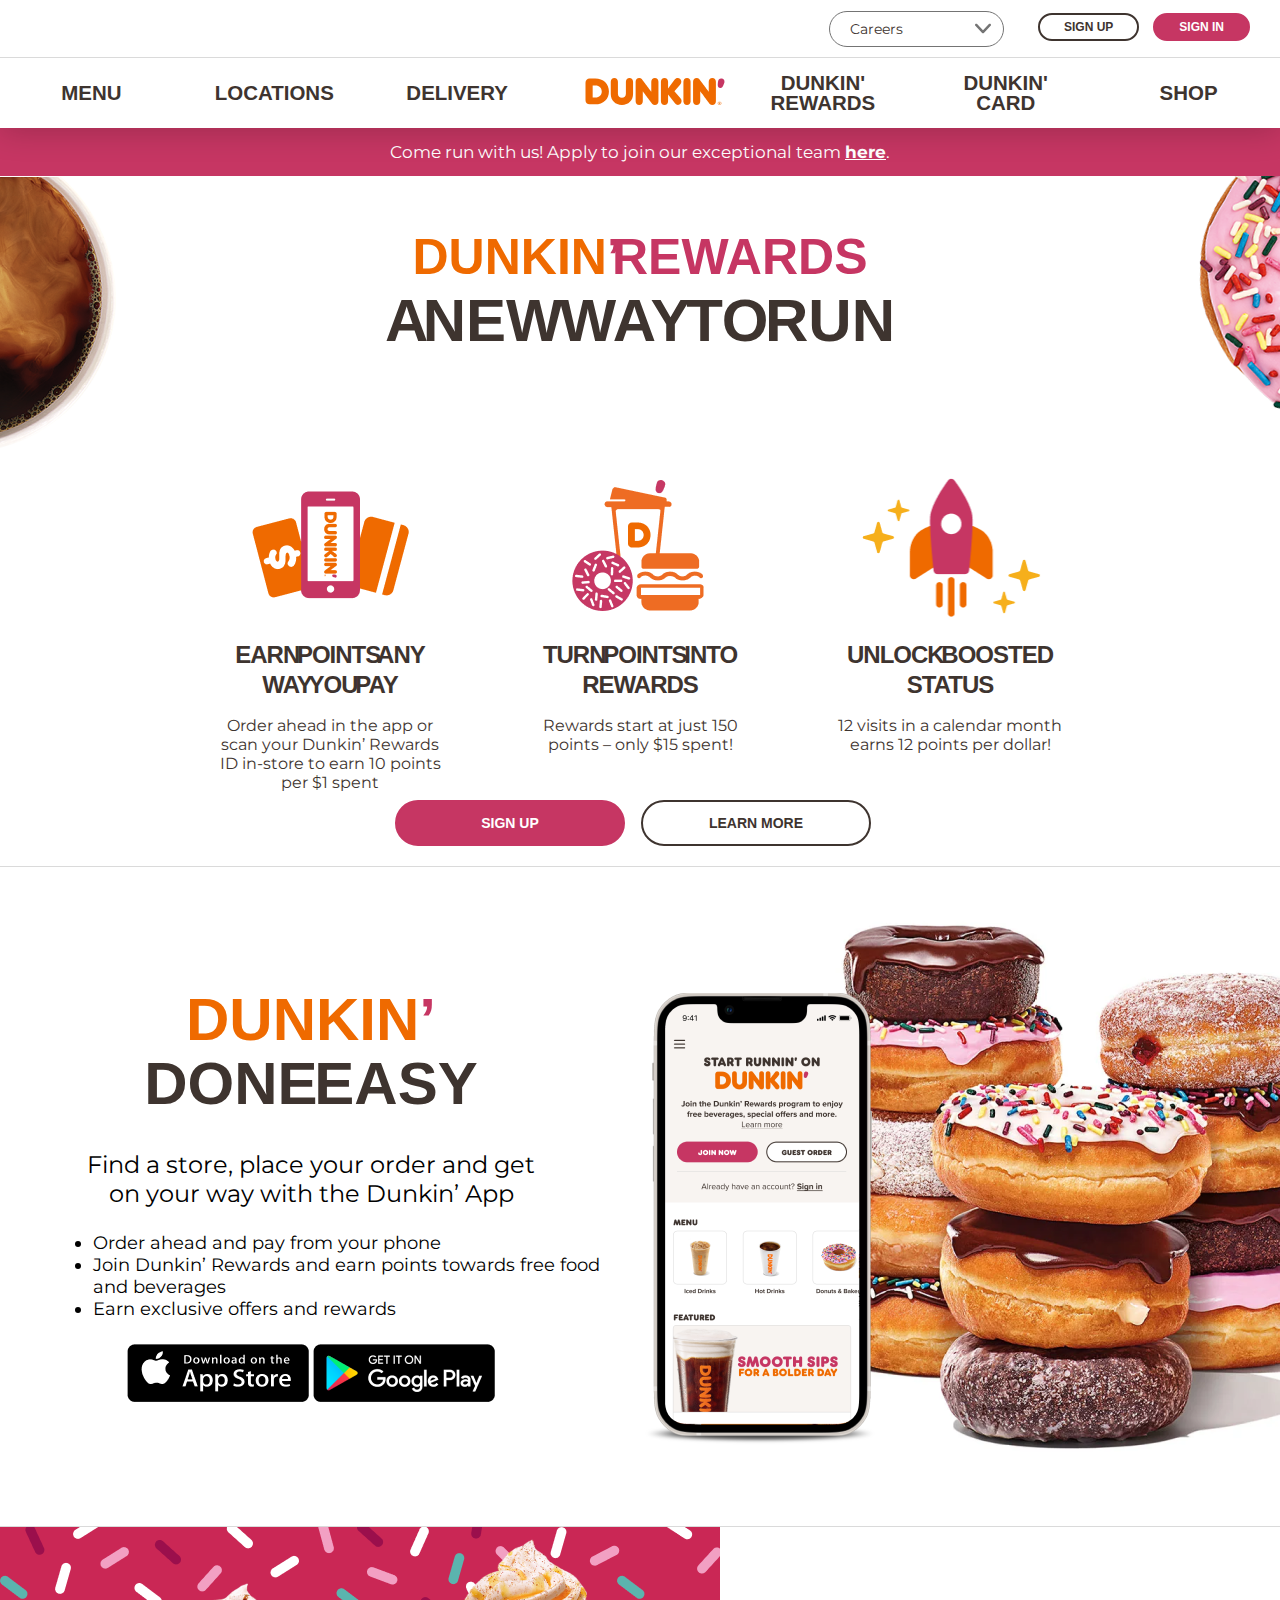
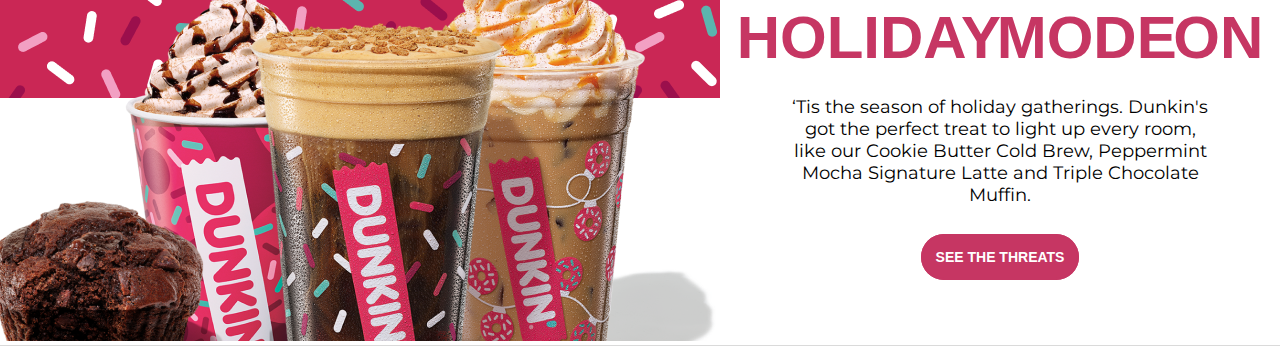
==== index.html @ 4ad058a3 "added section 3-4 with styles" ====
<!DOCTYPE html>
<html lang="en">
<head>
    <meta charset="UTF-8">
    <meta name="viewport" content="width=device-width, initial-scale=1.0">
    <title>Dunkin'® | America's Favorite Coffee, Espresso and Donuts</title>
    <!-- CSS Stylesheets -->
    <link rel="stylesheet" href="./CSS/styles.css">
    <link rel="stylesheet" href="./CSS/mobile.css">
    <!-- website icon -->
    <link rel="icon" href="./IMGs/icon.svg">
</head>
<body>
    
    <div class="container">
        <header>
            <nav>
                <div class="utility-bar">
                    <button class="dropbtn" onclick="myFunction()">Careers
                        <i class="fa fa-caret-down"></i>
                        <div class="dropdown-content" id="myDropdown">
                            <a href="#">Working at Dunkin'</a><hr class="hr-80">
                            <a href="#">Apply Now</a><hr class="hr-80">
                            <a href="#">Corporate <br>Opportunities</a>
                          </div>
                    </button>
                </div>
                <div class="inputs">
                    <a href="" class="btn-light Sup font-dunkin ">SIGN UP</a>
                    <a href="" class="btn-primary Sin font-dunkin ">SIGN IN</a>
                </div>
            </nav>
            <ul>
                <li>
                    <a href="">
                        <p class="font-dunkin links">MENU</p>
                        <p class="links-sub"></p>
                    </a>
                </li>
                <li>
                    <a href="">
                        <p class="font-dunkin links">LOCATIONS</p>
                        <p class="links-sub"></p>
                    </a>
                </li>
                <li>
                    <a href="">
                        <p class="font-dunkin links">DELIVERY</p>
                    <p class="links-sub"></p>
                    </a>
                </li>
                <li>
                    <a href="index.html"><img src="./IMGs/dunkin.svg" alt="dunkin">
                    </a>
                </li>
                <li>
                    <a href="">
                        <p class="font-dunkin links">DUNKIN'<br>REWARDS</p>
                        <p class="links-sub"></p>
                    </a>
                </li>
                <li>
                    <a href="">
                        <p class="font-dunkin links">DUNKIN'<br>CARD</p>
                        <p class="links-sub"></p>
                    </a>
                </li>
                <li>
                    <a href="">
                        <p class="font-dunkin links">SHOP</p>
                        <p class="links-sub"></p>
                    </a>
                </li>
            </ul>
        </header>
        <div class="main">
            <div class="section-1">
                <p class="text-white">Come run with us! Apply to join our exceptional team
                    <a href="" class="font-bold text-white" style="text-decoration: underline;">here</a>.
                </p>
            </div>
            <div class="section-2">
                <div class="rewards-1">
                    <img src="./IMGs/Manage_Profile_Header_Desktop.png" alt="">
                    <div class="text-center text">
                        <h1 class="font-dunkin text-primary font-50">
                            <span class="font-dunkin text-secondary">DUNKIN</span>’ REWARDS
                        </h1>
                        <h1 class="font-dunkin text-dark font-60">A NEW WAY TO RUN</h1>
                    </div>
                </div>
                <div class="rewards-2">
                    <ul>
                        <li class="card">
                            <img src="./IMGs/Rewards.png" alt="">
                            <h2 class="text-dark font-dunkin text-center">EARN POINTS ANY WAY YOU PAY</h2>
                            <p class="text-dark font-proxima text-center">Order ahead in the app or scan your Dunkin’ Rewards 
                                ID in-store to earn 10 points per $1 spent
                            </p>
                        </li>
                        <li class="card">
                            <img src="./IMGs/Turn_points_rewards.png" alt="">
                            <h2 class="text-dark font-dunkin text-center">TURN POINTS INTO REWARDS</h2>
                            <p class="text-dark font-proxima text-center">Rewards start at just 150 points – only $15 spent!</p>
                        </li>
                        <li class="card">
                            <img src="./IMGs/Boosted.png" alt="">
                            <h2 class="text-dark font-dunkin text-center">UNLOCK BOOSTED STATUS</h2>
                            <p class="text-dark font-proxima text-center">12 visits in a calendar month earns 12 points per dollar!</p>
                        </li>
                    </ul>
                    <div class="signinup">
                        <a href="" class="btn-primary font-dunkin ">SIGN UP</a>
                        <a href="" class="btn-light font-dunkin ">LEARN MORE</a>
                    </div>
                </div>
            </div>
            <div class="section-3">
                <div class="left-side">
                    <h1 class="font-dunkin text-dark text-center font-60 lh-4-rem">
                        <span class="font-dunkin text-secondary">DUNKIN</span><span class="font-dunkin text-primary">’</span>
                        <br>DONE EASY
                    </h1>
                    <h3 class="text-center font-proxima">
                        Find a store, place your order and get on your way with the Dunkin’ App
                    </h3>
                    <ul>
                        <li>Order ahead and pay from your phone</li>
                        <li>Join Dunkin’ Rewards and earn points towards free food and beverages</li>
                        <li>Earn exclusive offers and rewards</li>
                    </ul>
                    <div class="imgs">
                        <img src="./IMGs/AppStore.png" alt="">
                        <img src="./IMGs/GooglePlayStore.png" alt="">
                    </div>
                </div>
                <div class="right-side">
                    <img src="./IMGs/iphone_web.png" alt="">
                </div>
            </div>
            <div class="section-4">
                <div class="left-side">
                    <img src="./IMGs/holiday_home_Desktop.png" alt="">
                </div>
                <div class="right-side">
                    <h1 class="font-dunkin text-primary text-center font-60 lh-4-rem">HOLIDAY MODE ON</h1>
                    <h3 class="text-center font-proxima">
                        ‘Tis the season of holiday gatherings. Dunkin's got the perfect treat to light up every room, like our Cookie Butter Cold Brew, Peppermint Mocha Signature Latte and Triple Chocolate Muffin.
                    </h3>
                    <div class="button">
                        <a href="" class="btn-primary font-dunkin ">SEE THE THREATS</a>
                    </div>
                </div>
            </div>
            
        </div>
    </div>
    <script src="./JS/script.js"></script>
</body>
</html>
---- CSS/styles.css ----
@import url('https://fonts.cdnfonts.com/css/dunkin');
@import url('https://fonts.googleapis.com/css2?family=Proxima+Nova:wght@400;700&family=Montserrat:wght@400;700&display=swap');
/* font-family: 'Dunkin', sans-serif; || font-family: 'Dunkin Sans', sans-serif; */
/* font-family: 'Proxima Nova', 'Montserrat', sans-serif; */
:root{
    --primary: #C63663;
    --secondary: #EF6A00;
    --dark: #3E342F;
    --light: #F6F5F3;
}
.text-primary{
    color: var(--primary);
}
.text-secondary{
    color: var(--secondary);
}
.text-dark{
    color: var(--dark);
}
.text-center{
    text-align: center;
}
.lh-4-rem{
    line-height: 4rem;
}
.font-50{
    font-size: 50px !important;
    word-spacing: -20px;
}
.font-60{
    font-size: 60px !important;
    word-spacing: -20px;
}
.font-dunkin{
    font-family: 'Dunkin Sans', sans-serif !important;
    font-weight: 700;
}
.font-proxima{
    font-family: Proxima Nova, Montserrat, sans-serif;
}
.font-bold{
    font-weight: bold;
}
.text-white{
    color: white;
}
.hr-80{
    width: 80%;
    margin: 0 auto !important;
}
*{
    font-family: 'Proxima Nova', 'Montserrat', sans-serif;
    padding: 0;
    margin: 0;
    
}
body{
    padding: 0;
    margin: 0;
    background-color: var(--light) !important;
    width: 100%;
    font-size: 14px;
}


.container{
    margin: 0 auto;
    max-width: 1440px;
    background-color: white !important;
    outline: 1px solid #b3b3b3;
}
a{
    color: var(--dark);
}
a{
    text-decoration: none;
}
li{
    list-style-type: none;
    text-decoration: none;
}
.links{
    font-size: 1.28rem;
    line-height: 1;
    text-align: center;
    margin: 0;
    transition: all 250ms ease-in-out;
}
header{
    position: sticky;
    top: 0;
    z-index: 99;
    box-shadow: 0px 3px 30px 0px rgba(0,0,0,0.2);
}
header ul{
    display: flex;
    justify-content: center;
    align-items: center;
    height: 70px;
    background-color: white;
}
header ul li{
    display: inline-block;
    /* padding: 24px 30px; */
    text-decoration: none;
    width: calc(100% - 350px / 6);
}
header ul li a img{
    padding: 0 20%;
}
header ul li a:hover p{
    color: var(--primary);
    transition: all 250ms ease-in-out;
}
.links:after{
    content: '';
    width: 0;
    transition: all 250ms ease-in-out;
}
.links:hover:after {
    content: '';
    width: 100%;
    height: 2px;
    background-color: #e8afc1;
    display: block;
    position: relative;
    left: 50%;
    bottom: 0;
    -webkit-transform: translateX(-50%);
    transform: translateX(-50%);
}
.links-sub{
    margin: 0;
}




nav{
    display: flex !important;
    padding: .66667rem 1rem;
    background: #fff;
    height: auto;
    justify-content: space-between;
    border-bottom: 1px solid #dadada;
}

.utility-bar{
    display: flex;
    width: 175px;
    margin-left: auto;
    margin-right: 20px;
    align-items: center;
}
.dropbtn{
    border: 1px solid #747474;
    font-size: 14px;
    border-radius: 20px;
    padding: 8px 20px;
    text-align: left;
    position: relative;
    background-color: #fff;
    color: #3E342F;
    width: 100%;
    cursor: pointer;
    background: url("../IMGs/icons/caret.svg") no-repeat;
    background-position: calc(100% - 0.75rem) center !important;
    --moz-appearance:none !important;
    --webkit-appearance: none !important; 
}
.dropbtn:visited{
    transform: rotate(180deg);
}
.dropbtn button{
    border: 1px solid #dadada;
    border-top: 0;
    border-radius: 20px;
    border-top-right-radius: 0;
    border-bottom-left-radius: 0;
    box-shadow: none;
    padding: 8px 20px;
}
.dropdown-content{
    width: 100%;
    transition: all 250ms ease-in-out;
    /* display: none; */
    visibility: none;
    opacity: 0;
    /* transition: height 0s, opacity 0.5s linear; */
    
    transform: scaleY(0);    
    transform-origin: top;
    transition: all 450ms ease-in-out;
    
    position: absolute;
    background-color: #f9f9f9;
    min-width: 160px;
    box-shadow: 0px 8px 16px 0px rgba(0,0,0,0.2);
    z-index: 1;
    border-radius: 20px;
    top: 70%;
    padding-top: 15px;
    left: 0;
    /* height: 0; */
}
.show {
    visibility: visible;
    opacity: 1;
    /* height: fit-content; */
    transform: scaleY(1);
  }
.dropdown-content a {
    font-size: 14px;
    float: none;
    color: black;
    padding: 8px 20px;
    line-height: 1.35;
    text-decoration: none;
    display: block;
    text-align: left;
}

.dropdown-content a:hover{
    text-decoration: none;
    color: #c63663;
    background-color: #faeff3;
}
.dropdown-content a:last-child:hover{
    text-decoration: none;
    color: #c63663;
    background-color: #faeff3;
    border-radius: 20px;
}

/* .dropdown-content a::before{
    content: '';
    display: block;
    width: 80%;
    height: 1px;
    background-color: #b3b3b3;
    margin-bottom: 5px;
    padding-left: 20px;
} */
.inputs{
    align-items: center;
    display: flex;
    min-height: auto;
    font-size: 12px;
    justify-content: center;
    height: 32px;
    padding: 0 14px 0 14px;
    margin: 0;
}

.btn-light{
    margin-right: 14px;
    background-color: #fff;
    color: #3E342F;
    border: 2px solid #3E342F;
    font-weight: 800;
    border-radius: 50px;
    padding: 5px 24px;
}

.btn-primary{
    background-color: #C63663;
    color: #fff;
    border: 2px solid #C63663;
    font-weight: 800;
    border-radius: 50px;
    padding: 5px 24px;
    transition: all 250ms ease-in-out;
}



.section-1{
    background-color: var(--primary);
    padding: 14px;
}
.section-1 p{
    font-family: 'Proxima Nova', 'Montserrat', sans-serif;
    font-size: 17px;
    text-align: center;
    font-weight: 400;
}
.section-2{
    height: fit-content;
    border-bottom: 1px solid #dadada;
}
.section-2 .rewards-1{
    position: relative;
    display: flex;
    flex-direction: column;
    justify-content: center;
    align-items: center;
}
.section-2 .rewards-1 img{
    position: absolute;
    top: 0;
    z-index: 0;
}
.section-2 .rewards-1 h1{
    position: relative;
    font-size: 28px;
    z-index: 2;
}
.section-2 .rewards-1 h1:first-child{
    font-size: 28px;
}
.section-2 .rewards-1 .text{
    padding: 52px 0;
}
.section-2 .rewards-2{
    margin-top: 3rem;
}
.section-2 .rewards-2 ul{
    display: flex;
    flex-wrap: wrap;
    justify-content: center;
    align-items: center;
    /* height: 325px; */
}
.section-2 .rewards-2 ul .card{
    width: 310px;
    height: 325px;
    display: flex;
    flex-direction: column;
    align-items: center;
}
.section-2 .rewards-2 ul .card:hover img{
    transform: scale(1.1);
}
.section-2 .rewards-2 ul .card img{
    transition: all 250ms ease-in-out;
    position: relative;
    top: 0;
    width: 185px;
    aspect-ratio: 1/1;
}
.section-2 .rewards-2 ul .card h2{
    line-height: 30px;
    font-size: 24px;
    width: 75%;
    padding-bottom: 1rem;
    letter-spacing: -1px;
    word-spacing: -8px;
}
.section-2 .rewards-2 ul .card p{
    font-size: medium;
    font-weight: 400;
    width: 75%;
}
.signinup{
    padding: 20px 0;
    text-align: center;
    display: flex;
    justify-content: center;
    gap: 1rem;
}
.signinup a{
    display: block;
    width: 200px;
    font-weight: 800;
    border-radius: 50px;
    padding: 13px 13px;
}
.signinup .lrn-mr{
    background-color: #fff;
    color: #3E342F;
    border: 2px solid #3E342F;
}
.signinup .Sup{
    background-color: var(--primary);
    color: white;
}

.section-3{
    display: flex;
    justify-content: space-around;
    align-items: center;
    border-bottom: 1px solid #dadada;
}
.section-3 .left-side h3{
    font-size: 24px;
    font-weight: 400;
    margin-top: 1.5rem;
    padding: 10px 12% 0 12%;
}
.section-3 .left-side ul{
    padding: 0 0 0 15%;
    margin-top: 1.5rem;
}
.section-3 .left-side ul li{
    list-style-type: disc;
    font-size: 18px;
}
.section-3 .left-side .imgs{
    margin-top: 1.5rem;
    text-align: center;
}

.section-4{
    display: flex;
    align-items: center;
    border-bottom: 1px solid #dadada;
}
.section-4 .right-side h3{
    font-size: 18px;
    font-weight: 400;
    margin-top: 1rem;
    padding: 10px 12% 0 12%;
}
.section-4 .right-side .button{
    text-align: center;
    padding: 10px 12% 0 12%;
    margin-top: 2rem;
}
.section-4 .right-side .button a{
    padding: 13px 13px;
}
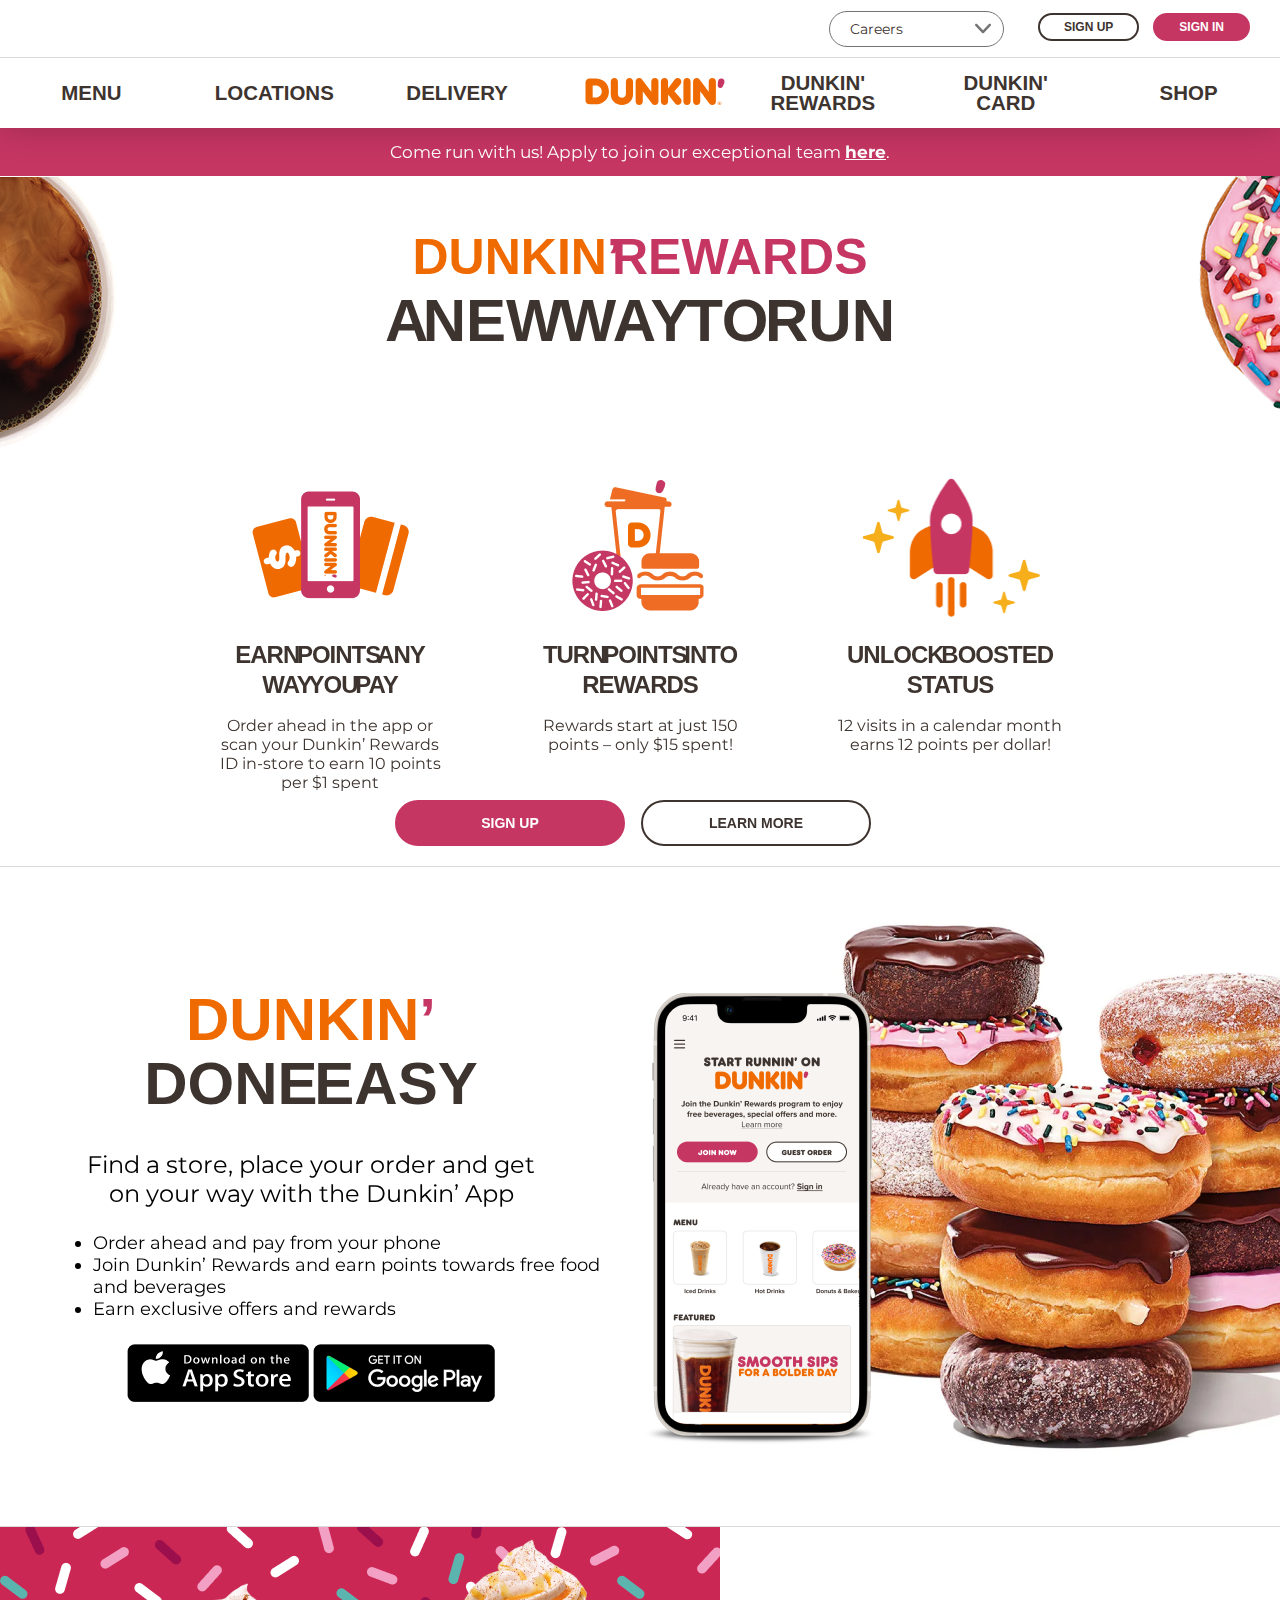
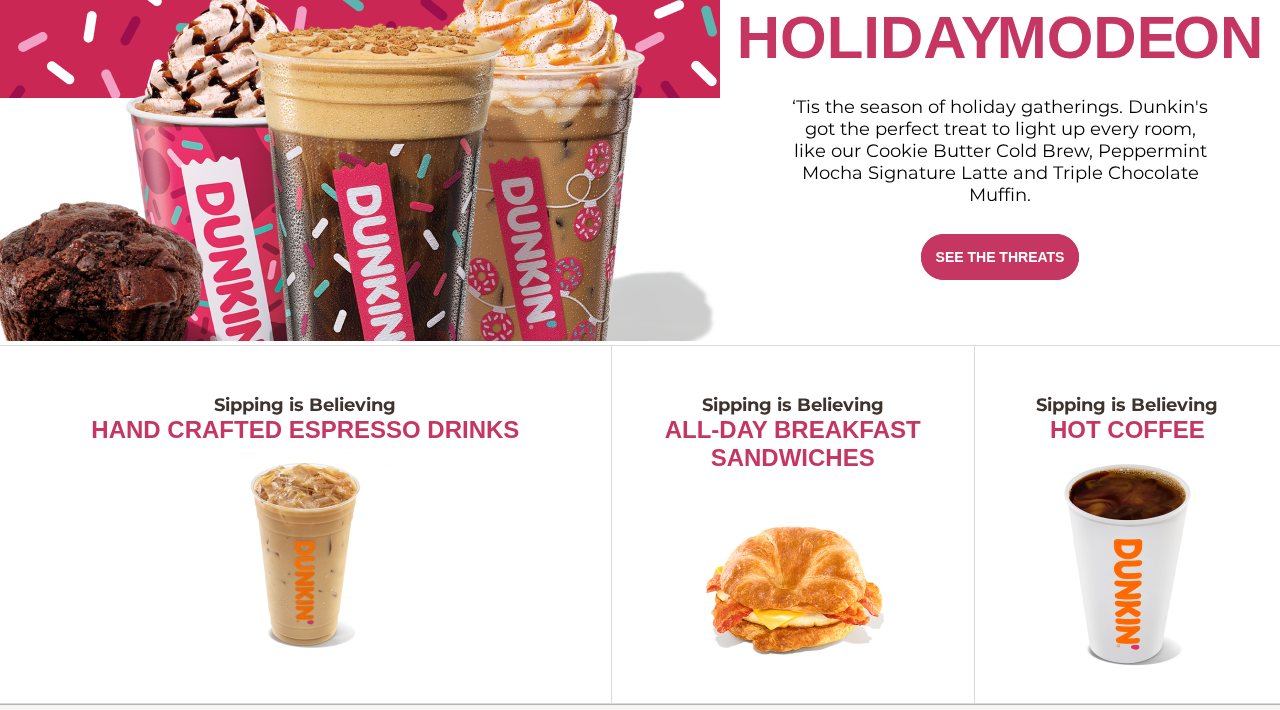
==== commit aff405d0: "added section 5 and styles" ====
--- a/index.html
+++ b/index.html
@@ -152,7 +152,23 @@
                     </div>
                 </div>
             </div>
-            
+            <div class="section-5">
+                <a class="item item1" href="">
+                    <h3 class="text-dark font-proxima">Sipping is Believing</h3>
+                    <h1 class="text-primary font-dunkin">HAND CRAFTED ESPRESSO DRINKS</h1>
+                    <img src="./IMGs/Expresso_Homepage.jpg" alt="">
+                </a>
+                <a class="item item2" href="">
+                    <h3 class="text-dark font-proxima">Sipping is Believing</h3>
+                    <h1 class="text-primary font-dunkin">ALL-DAY BREAKFAST SANDWICHES</h1>
+                    <img src="./IMGs/Bacon_Egg_Cheese_Croissant_Homepage.png" alt="">
+                </a>
+                <a class="item item3" href="">
+                    <h3 class="text-dark font-proxima">Sipping is Believing</h3>
+                    <h1 class="text-primary font-dunkin">HOT COFFEE</h1>
+                    <img src="./IMGs/Hot_coffee_Homepage.jpg" alt="">
+                </a>
+            </div>
         </div>
     </div>
     <script src="./JS/script.js"></script>
--- a/CSS/styles.css
+++ b/CSS/styles.css
@@ -418,4 +418,38 @@
 }
 .section-4 .right-side .button a{
     padding: 13px 13px;
+}
+
+.section-5{
+    display: flex;
+    align-items: center;
+    border-bottom: 1px solid #dadada;
+    padding: 0;
+}
+.section-5 .item{
+    text-align: center;
+    height: 357px;
+}
+.section-5 .item:first-child{
+    border-right: 1px solid #dadada;
+    width: 720px;
+}
+.section-5 .item:last-child{
+    border-left: 1px solid #dadada;
+    width: 360px;
+}
+.section-5 .item h3{
+    margin-top: 3rem;
+    font-size: 18px;
+}
+.section-5 .item h1{
+    font-size: 24px;
+}
+.section-5 .item img{
+    transition: all 250ms ease-in-out;
+    mix-blend-mode: multiply;
+}
+.section-5 .item:hover img{
+    transform: scale(1.1);
+    
 }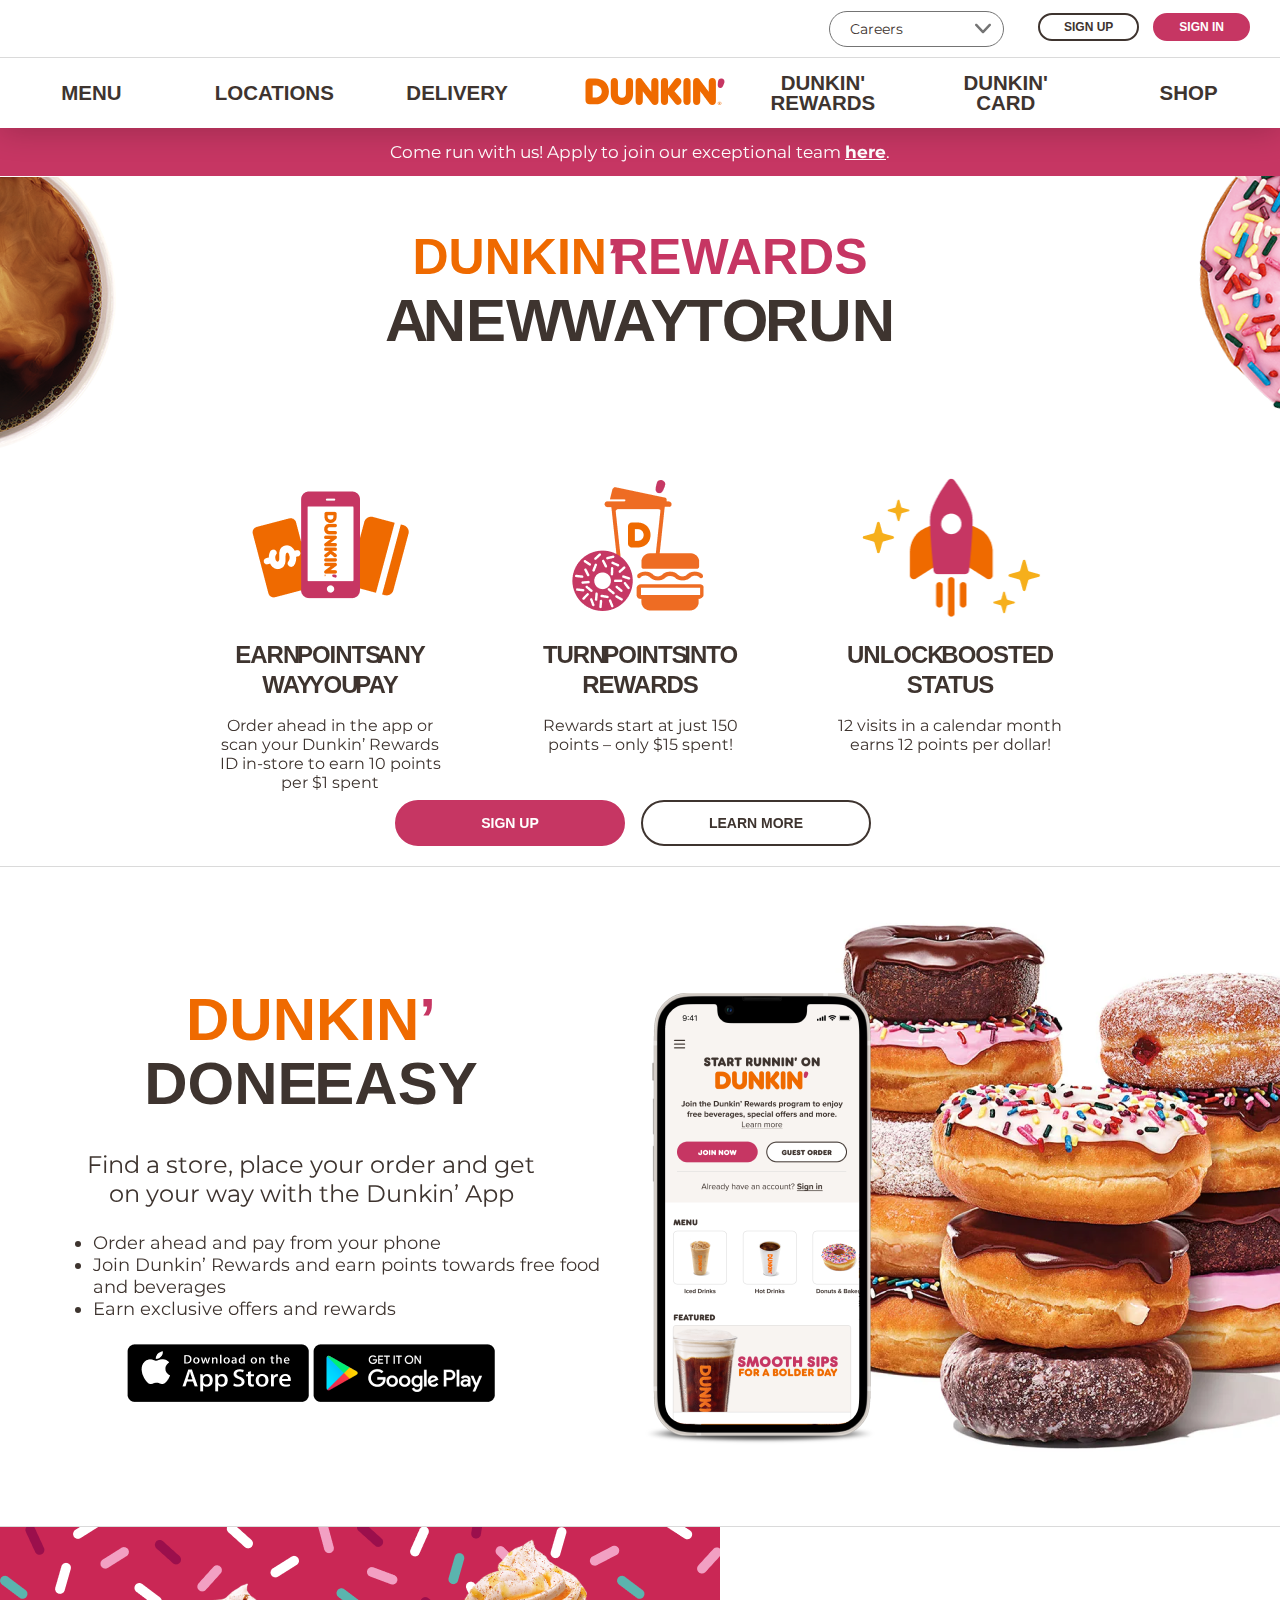
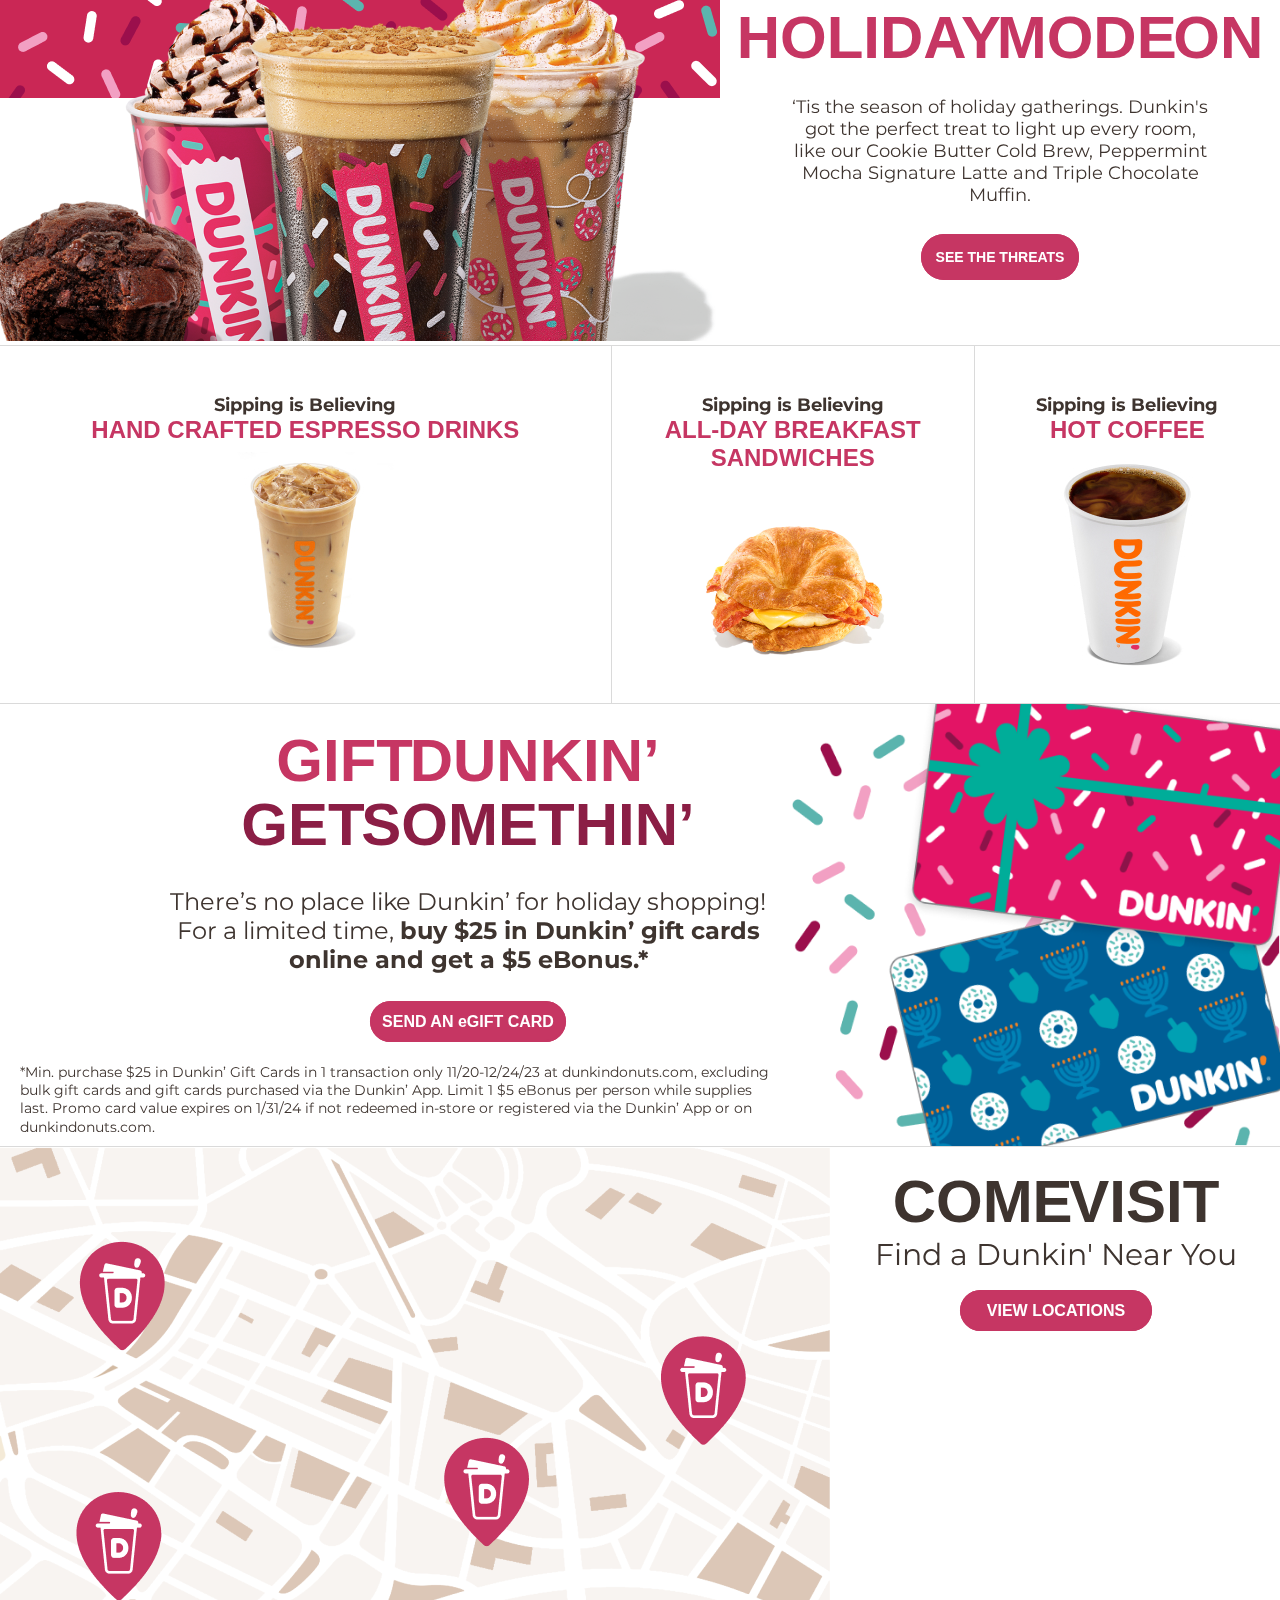
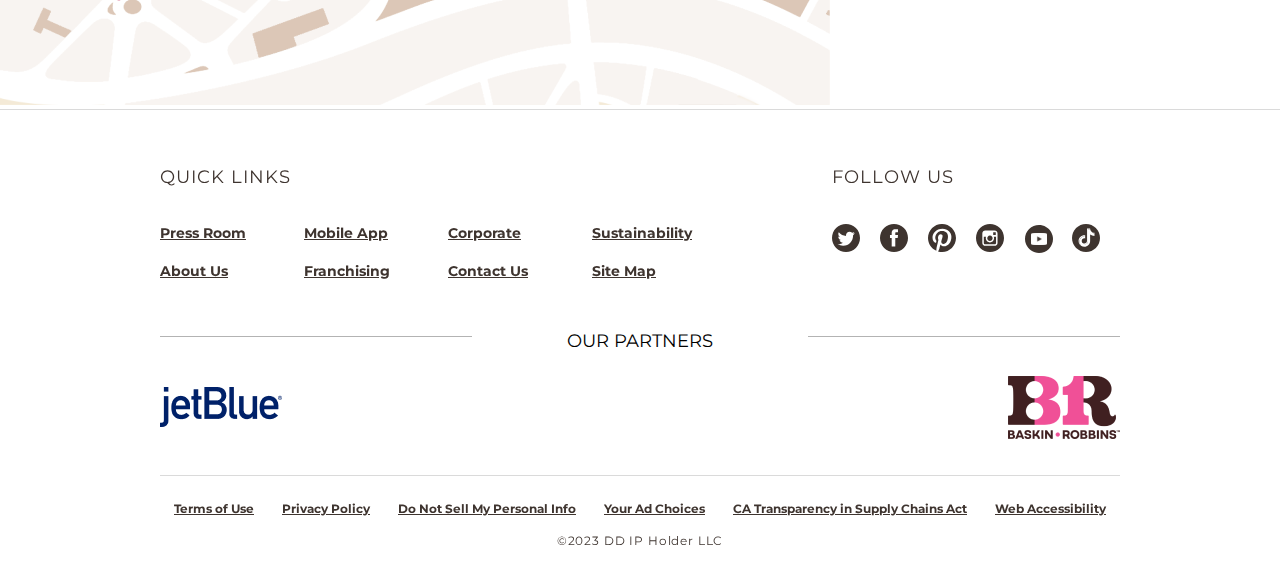
==== commit f32fa925: "added last sections" ====
--- a/index.html
+++ b/index.html
@@ -121,10 +121,10 @@
                         <span class="font-dunkin text-secondary">DUNKIN</span><span class="font-dunkin text-primary">’</span>
                         <br>DONE EASY
                     </h1>
-                    <h3 class="text-center font-proxima">
+                    <h3 class="text-center font-proxima text-dark">
                         Find a store, place your order and get on your way with the Dunkin’ App
                     </h3>
-                    <ul>
+                    <ul class=" text-dark">
                         <li>Order ahead and pay from your phone</li>
                         <li>Join Dunkin’ Rewards and earn points towards free food and beverages</li>
                         <li>Earn exclusive offers and rewards</li>
@@ -144,7 +144,7 @@
                 </div>
                 <div class="right-side">
                     <h1 class="font-dunkin text-primary text-center font-60 lh-4-rem">HOLIDAY MODE ON</h1>
-                    <h3 class="text-center font-proxima">
+                    <h3 class="text-center font-proxima text-dark">
                         ‘Tis the season of holiday gatherings. Dunkin's got the perfect treat to light up every room, like our Cookie Butter Cold Brew, Peppermint Mocha Signature Latte and Triple Chocolate Muffin.
                     </h3>
                     <div class="button">
@@ -169,7 +169,82 @@
                     <img src="./IMGs/Hot_coffee_Homepage.jpg" alt="">
                 </a>
             </div>
+            <div class="section-6">
+                <img src="./IMGs/Holiday_desktop.png" alt="">
+                <div class="left-side">
+                    <h1 class="font-dunkin text-primary text-center font-60 lh-4-rem">GIFT DUNKIN’</h1>
+                    <h1 class="font-dunkin text-third text-center font-60 lh-4-rem">GET SOMETHIN’</h1>
+                    <h3 class="text-center font-proxima text-dark">
+                        There’s no place like Dunkin’ for holiday shopping! For a limited time,
+                        <span class="font-bold">buy $25 in Dunkin’ gift cards online and get a $5 eBonus.*</span>
+                    </h3>
+                    <div class="button text-center">
+                        <a href="" class="btn-primary font-dunkin ">SEND AN eGIFT CARD</a>
+                    </div>
+                    <p class="font-proxima text-dark">
+                        *Min. purchase $25 in Dunkin’ Gift Cards in 1 transaction only 11/20-12/24/23 at dunkindonuts.com, excluding bulk gift cards and gift cards purchased via the Dunkin’ App. Limit 1 $5 eBonus per person while supplies last. Promo card value expires on 1/31/24 if not redeemed in-store or registered via the Dunkin’ App or on dunkindonuts.com.
+                    </p>
+                </div>
+            </div>
+            <div class="section-7">
+                <div class="left-side">
+                    <img src="./IMGs/Google_map_web.png" alt="">
+                </div>
+                <div class="right-side">
+                    <h1 class="font-dunkin font-60 text-center text-dark">COME VISIT</h1>
+                    <h3 class="text-center text-dark">Find a Dunkin' Near You</h3>
+                    <div class="button text-center">
+                        <a href="" class="btn-primary font-dunkin ">VIEW LOCATIONS</a>
+                    </div>
+                </div>
+            </div>
         </div>
+        <footer>
+            <div class="sec sec1">
+                <div class="left-side">
+                    <h2 class="text-dark font-proxima">QUICK LINKS</h2>
+                    <ul>
+                        <li><a href="">Press Room</a></li>
+                        <li><a href="">Mobile App</a></li>
+                        <li><a href="">Corporate</a></li>
+                        <li><a href="">Sustainability</a></li>
+                        <li><a href="">About Us</li>
+                        <li><a href="">Franchising</li>
+                        <li><a href="">Contact Us</li>
+                        <li><a href="">Site Map</a></li>
+                    </ul>
+                </div>
+                <div class="right-side">
+                    <h2 class="text-dark font-proxima">FOLLOW US</h2>
+                    <ul>
+                        <li><a href=""><img src="./IMGs/icons/twitter.svg" alt=""></a></li>
+                        <li><a href=""><img src="./IMGs/icons/facebook.svg" alt=""></a></li>
+                        <li><a href=""><img src="./IMGs/icons/pinterest.svg" alt=""></a></li>
+                        <li><a href=""><img src="./IMGs/icons/instagram.svg" alt=""></a></li>
+                        <li><a href=""><img src="./IMGs/icons/ytb.svg" alt=""></a></li>
+                        <li><a href=""><img src="./IMGs/icons/tiktok.svg" alt=""></a></li>
+                    </ul>
+                </div>
+            </div>
+            <h2 class="sponsors">
+                <span class="ontop">OUR PARTNERS</span>
+            </h2>
+            <div class="sec sec2">
+                <a href=""><img src="./IMGs/JetBlue_new.png" alt=""></a>
+                <a href=""><img src="./IMGs/BR_Logo_New.png" alt=""></a>
+            </div>
+            <div class="sec sec3">
+                <ul>
+                    <li><a href="">Terms of Use</a></li>
+                    <li><a href="">Privacy Policy</a></li>
+                    <li><a href="">Do Not Sell My Personal Info</a></li>
+                    <li><a href="">Your Ad Choices</a></li>
+                    <li><a href="">CA Transparency in Supply Chains Act</a></li>
+                    <li><a href="">Web Accessibility</a></li>
+                </ul>
+                <p class="text-center text-dark">©2023 DD IP Holder LLC</p>
+            </div>
+        </footer>
     </div>
     <script src="./JS/script.js"></script>
 </body>
--- a/CSS/styles.css
+++ b/CSS/styles.css
@@ -5,6 +5,7 @@
 :root{
     --primary: #C63663;
     --secondary: #EF6A00;
+    --third: #8B1E45;
     --dark: #3E342F;
     --light: #F6F5F3;
 }
@@ -13,6 +14,9 @@
 }
 .text-secondary{
     color: var(--secondary);
+}
+.text-third{
+    color: var(--third);
 }
 .text-dark{
     color: var(--dark);
@@ -452,4 +456,180 @@
 .section-5 .item:hover img{
     transform: scale(1.1);
     
+}
+
+.section-6{
+    position: relative;
+    padding: 0;
+    border-bottom: 1px solid #dadada;
+}
+.section-6 img{
+    position: absolute;
+    right: 0;
+    top: 0;
+    z-index: 0;
+    height: 100%;
+}
+.section-6 .left-side{
+    position: relative;
+    width: 70%;
+    padding: 0 8% 10px 20px;
+}
+.section-6 .left-side h1:first-child{
+    padding: 25px 0 0 0;
+}
+.section-6 .left-side h3{
+    font-size: 24px;
+    font-weight: 400;
+    padding: 10px 11% 10px 11%;
+    margin: 20px 5% 0px 5%;
+}
+.section-6 .left-side .button{
+    margin-top: 1.8rem;
+}
+.section-6 .left-side .button a{
+    padding: 10px;
+    font-size: 16px;
+}
+.section-6 .left-side p{
+    margin-top: 2rem;
+    font-size: 14px;
+    line-height: 1.3;
+    width: 85%;
+}
+
+.section-7{
+    padding: 0;
+    display: flex;
+    border-bottom: 1px solid #dadada;
+    width: 100%;
+}
+.section-7 .right-side{
+    width: 100%;
+    margin-top: 20px;
+}
+.section-7 .right-side h3{
+    font-size: 30px;
+    font-weight: 400;
+}
+.section-7 .right-side .button{
+    margin-top: 1.8rem;
+}
+.section-7 .right-side .button a{
+    padding: 10px 25px;
+    font-size: 16px;
+}
+footer{
+    display: flex;
+    flex-direction: column;
+    align-items: center;
+    justify-content: center;
+    width: 960px;
+    margin: 0 auto;
+    padding: 1rem;
+}
+footer .sec{
+    width: 100%;
+}
+footer .sec1{
+    display: flex;
+    justify-content: center;
+}
+footer .sec1 h2{
+    margin: 2.5rem 0 1.5rem;
+    font-weight: 400;
+    font-size: 18px;
+    letter-spacing: 1px;
+    line-height: 1.333;
+}
+footer .sec1 .left-side ul{
+    display: inline-flex;
+    flex-wrap: wrap;
+    font-size: 14px;
+}
+footer .sec1 ul li{
+    flex: 0 1 25%;
+    padding: 10px 0;
+}
+footer .sec1 .left-side{
+    flex: 2;
+    width: 590px;
+    margin-right: 96px;
+}
+footer .sec1 .right-side{
+    flex: 1;
+}
+footer .sec .right-side ul{
+    width: 100%;
+    display: flex;
+}
+footer .sec .right-side ul li a img{
+    transition: all 250ms ease-in-out;
+}
+footer .sec .right-side ul li a:hover img{
+    filter: brightness(0.8);
+}
+footer .sec .left-side ul a{
+    text-decoration: underline;
+    font-weight: 700;
+    line-height: 1.285;
+}
+footer .sponsors{
+    position: relative;
+    margin: 2.5rem 0 1.5rem;
+    font-size: 18px;
+    font-weight: 400;
+    width: 960px;
+    text-align: center;
+}
+footer .sponsors:before{
+    content: '';
+    display: block;
+    position: absolute;
+    width: 100%;
+    height: 1px;
+    background-color: #b3b3b3;
+    top: 6px;
+    left: 0;
+    right: 0;
+    z-index: 0;
+}
+footer .sponsors .ontop{
+    background-color: white;
+    position: relative;
+    z-index: 2;
+    padding: .5rem 95px;
+}
+footer .sec2{
+    width: 100%;
+    display: flex;
+    justify-content: space-between;
+    align-items: center;
+    padding-bottom: 2rem;
+}
+footer .sec3{
+    border-top: 1px solid #dadada;
+    margin: 0 auto;
+    padding: 1rem 0;
+}
+footer .sec3 ul{
+    display: flex;
+    justify-content: space-around;
+    margin-top: 7px;
+    margin-bottom: 16px;
+}
+footer .sec3 ul li a{
+    text-decoration: underline;
+    font-size: 12px;
+    font-weight: 700;
+    line-height: 1.333;
+    transition: all 100ms ease-in-out;
+}
+footer .sec3 ul li a:hover{
+    color: var(--primary);
+}
+footer .sec3 p{
+    font-size: 12px;
+    line-height: 1.333;
+    letter-spacing: .84px;
 }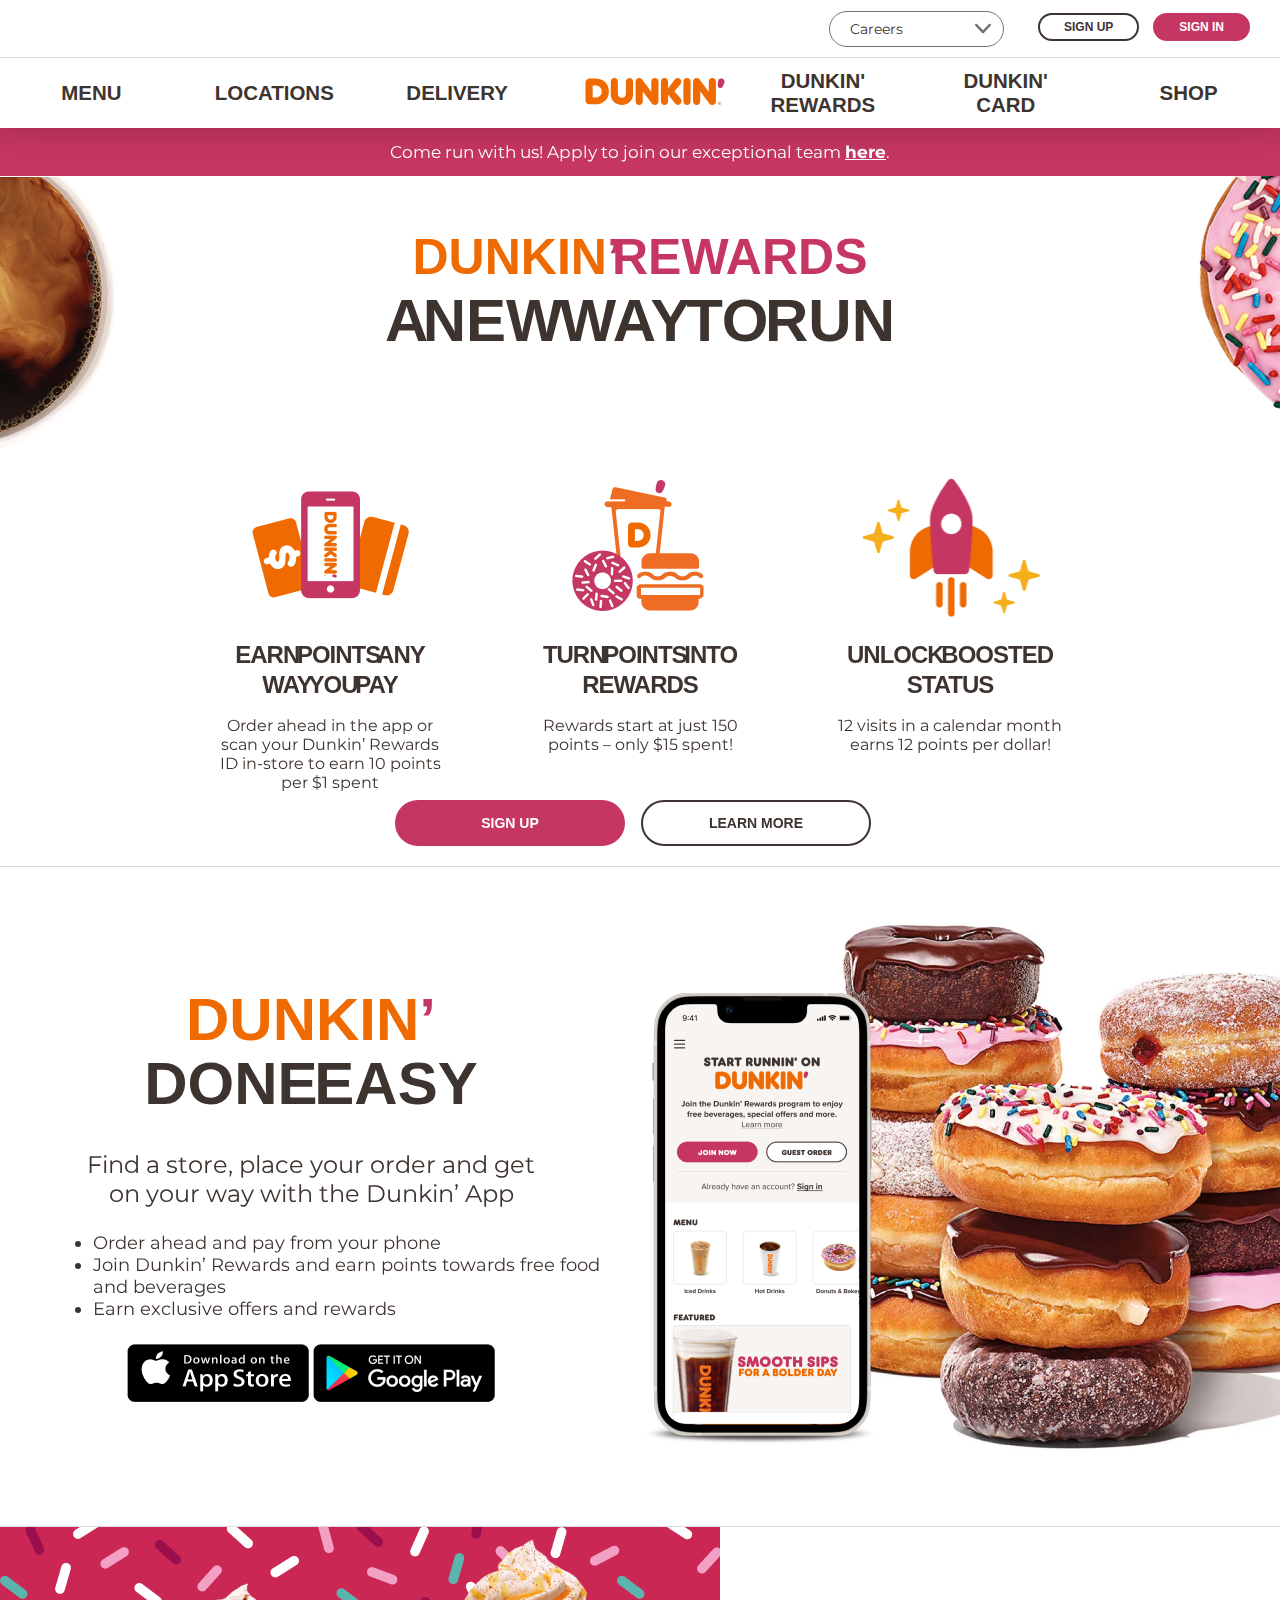
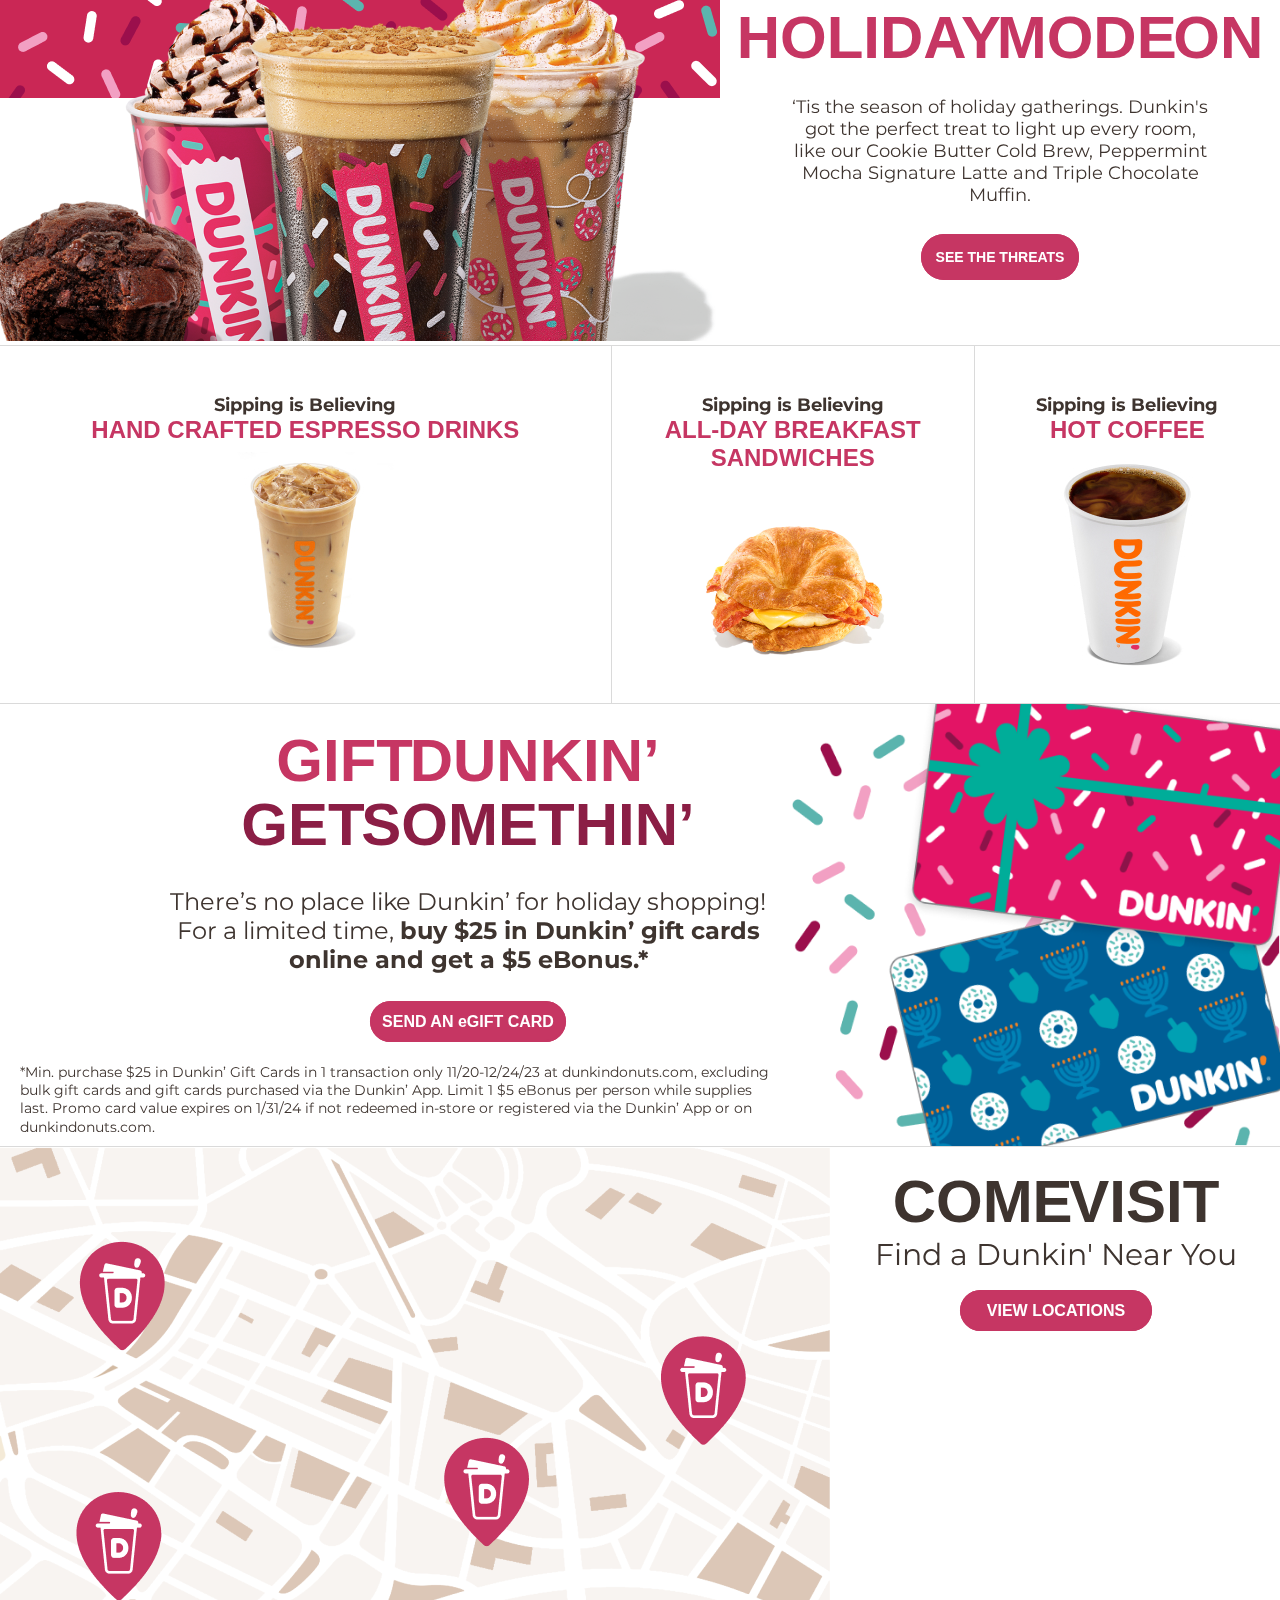
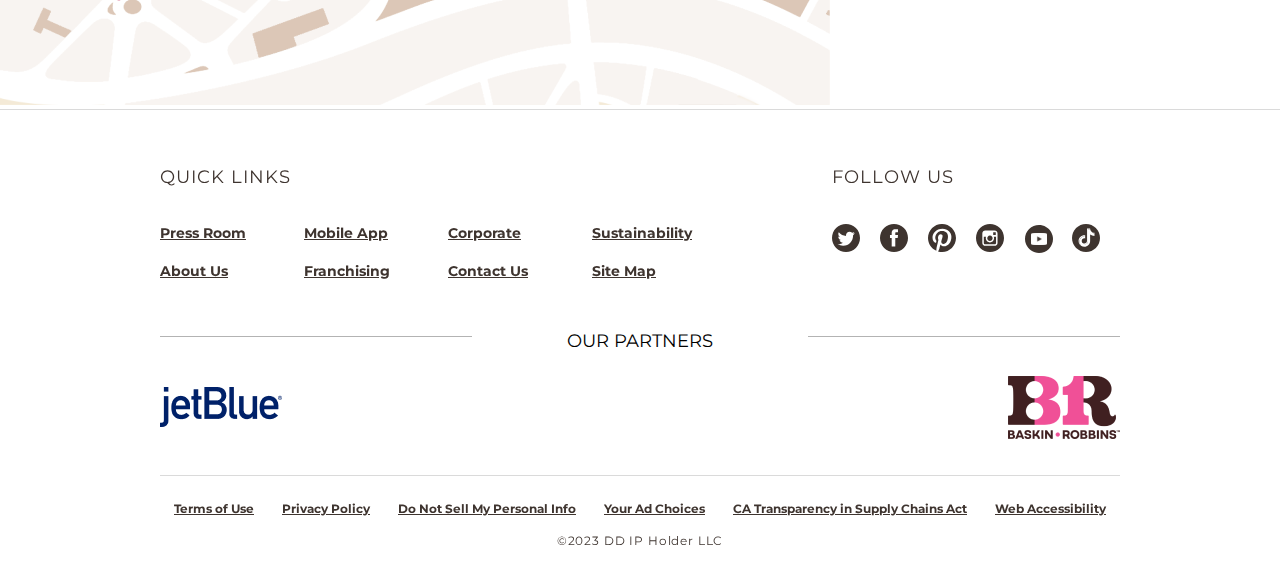
==== commit 271c522d: "fixed animations and added delivery page" ====
--- a/index.html
+++ b/index.html
@@ -16,7 +16,7 @@
         <header>
             <nav>
                 <div class="utility-bar">
-                    <button class="dropbtn" onclick="myFunction()">Careers
+                    <button class="dropbtn" onclick="myFunction('myDropdown')">Careers
                         <i class="fa fa-caret-down"></i>
                         <div class="dropdown-content" id="myDropdown">
                             <a href="#">Working at Dunkin'</a><hr class="hr-80">
@@ -26,8 +26,8 @@
                     </button>
                 </div>
                 <div class="inputs">
-                    <a href="" class="btn-light Sup font-dunkin ">SIGN UP</a>
-                    <a href="" class="btn-primary Sin font-dunkin ">SIGN IN</a>
+                    <a href="signup.html" class="btn-light Sup font-dunkin ">SIGN UP</a>
+                    <a href="signin.html" class="btn-primary Sin font-dunkin ">SIGN IN</a>
                 </div>
             </nav>
             <ul>
@@ -44,7 +44,7 @@
                     </a>
                 </li>
                 <li>
-                    <a href="">
+                    <a href="delivery.html">
                         <p class="font-dunkin links">DELIVERY</p>
                     <p class="links-sub"></p>
                     </a>
@@ -110,7 +110,7 @@
                         </li>
                     </ul>
                     <div class="signinup">
-                        <a href="" class="btn-primary font-dunkin ">SIGN UP</a>
+                        <a href="signup.html" class="btn-primary font-dunkin ">SIGN UP</a>
                         <a href="" class="btn-light font-dunkin ">LEARN MORE</a>
                     </div>
                 </div>
--- a/CSS/styles.css
+++ b/CSS/styles.css
@@ -84,8 +84,9 @@
     text-decoration: none;
 }
 .links{
+    display: inline-block;
     font-size: 1.28rem;
-    line-height: 1;
+    line-height: 1.2;
     text-align: center;
     margin: 0;
     transition: all 250ms ease-in-out;
@@ -108,6 +109,7 @@
     /* padding: 24px 30px; */
     text-decoration: none;
     width: calc(100% - 350px / 6);
+    text-align: center;
 }
 header ul li a img{
     padding: 0 20%;
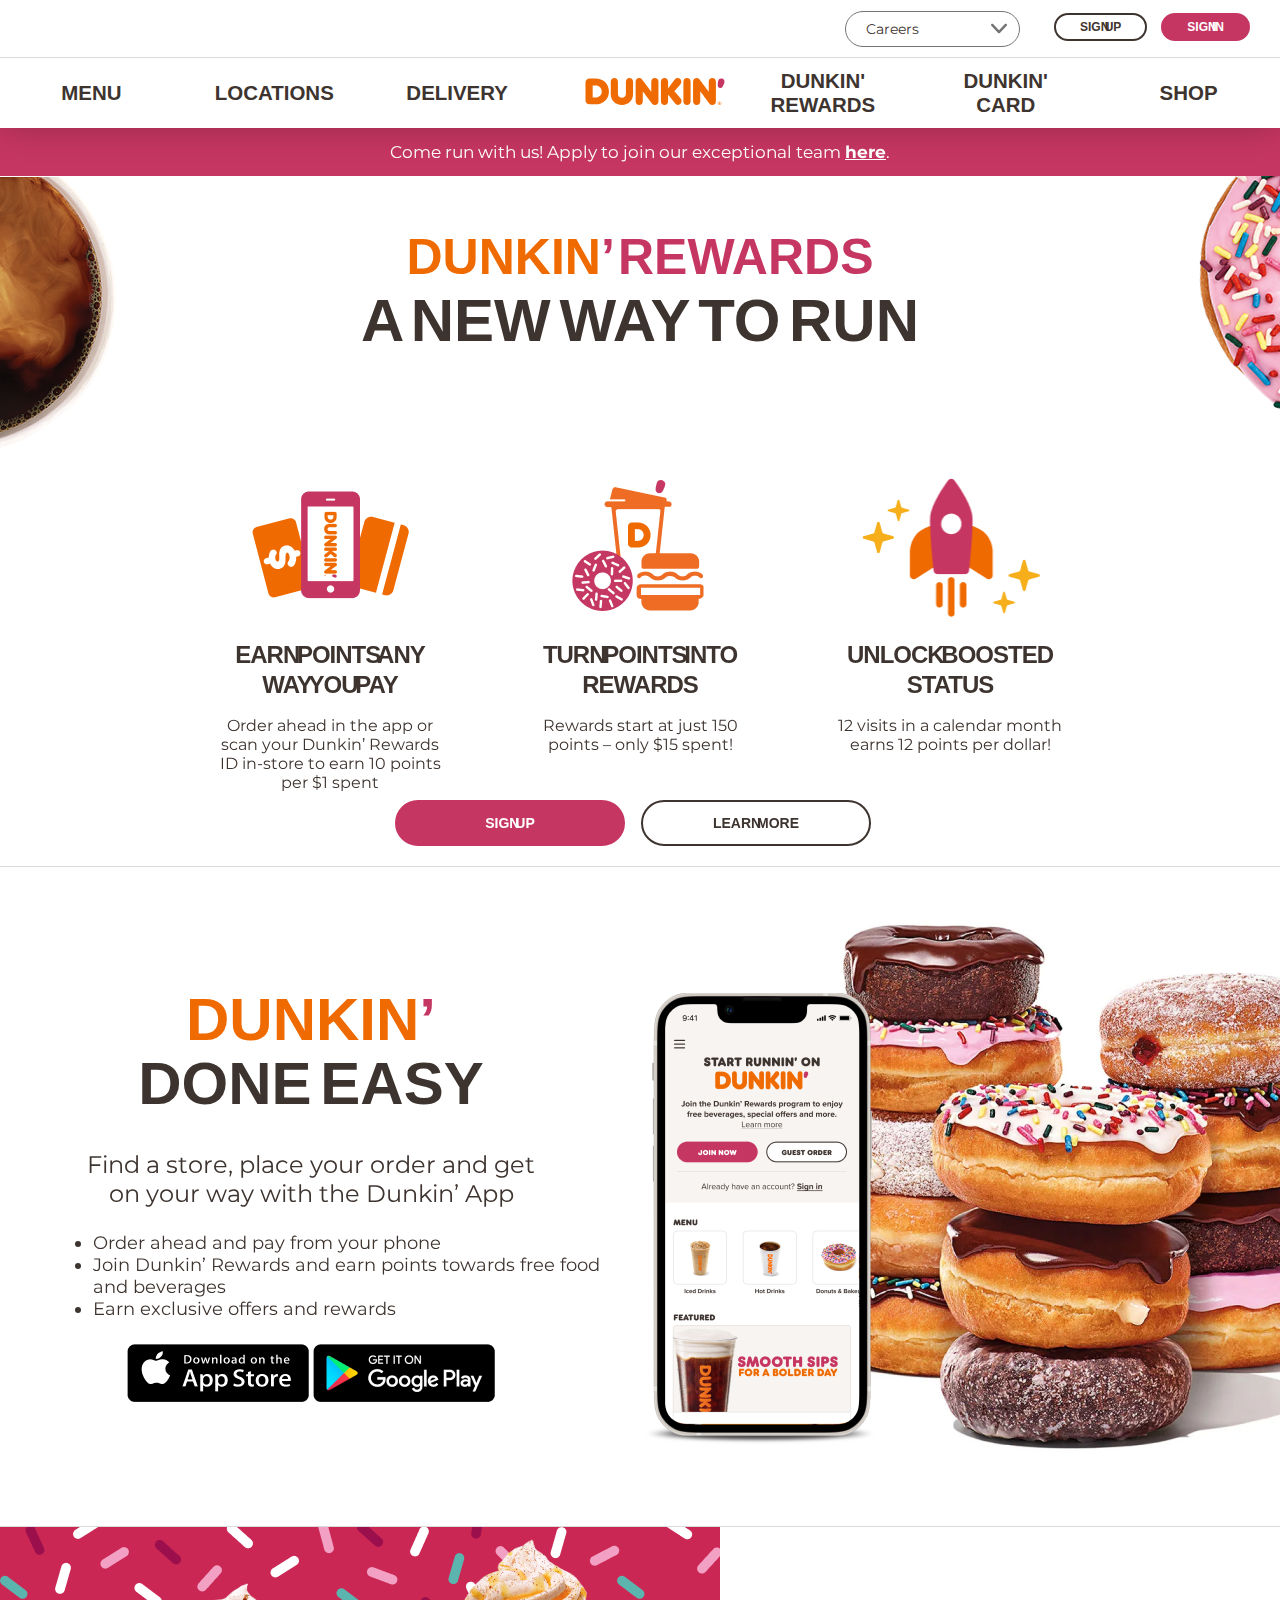
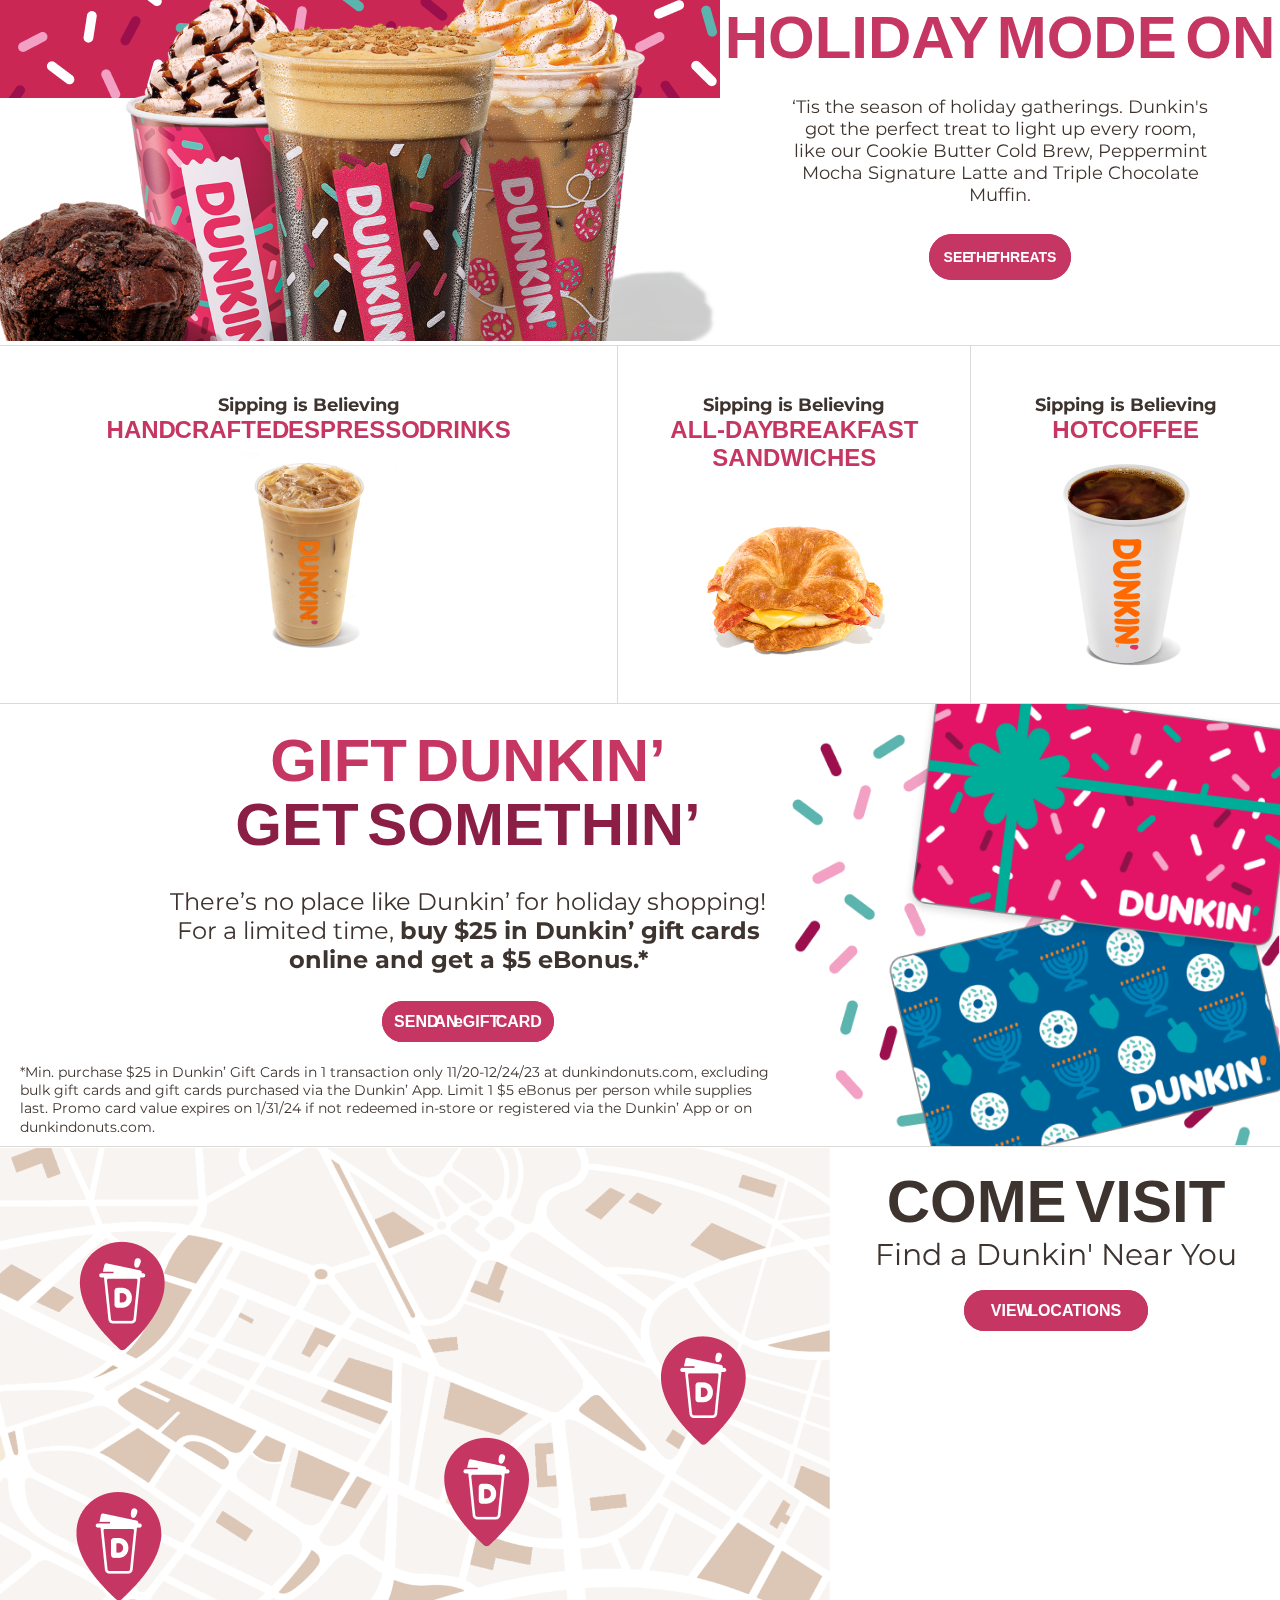
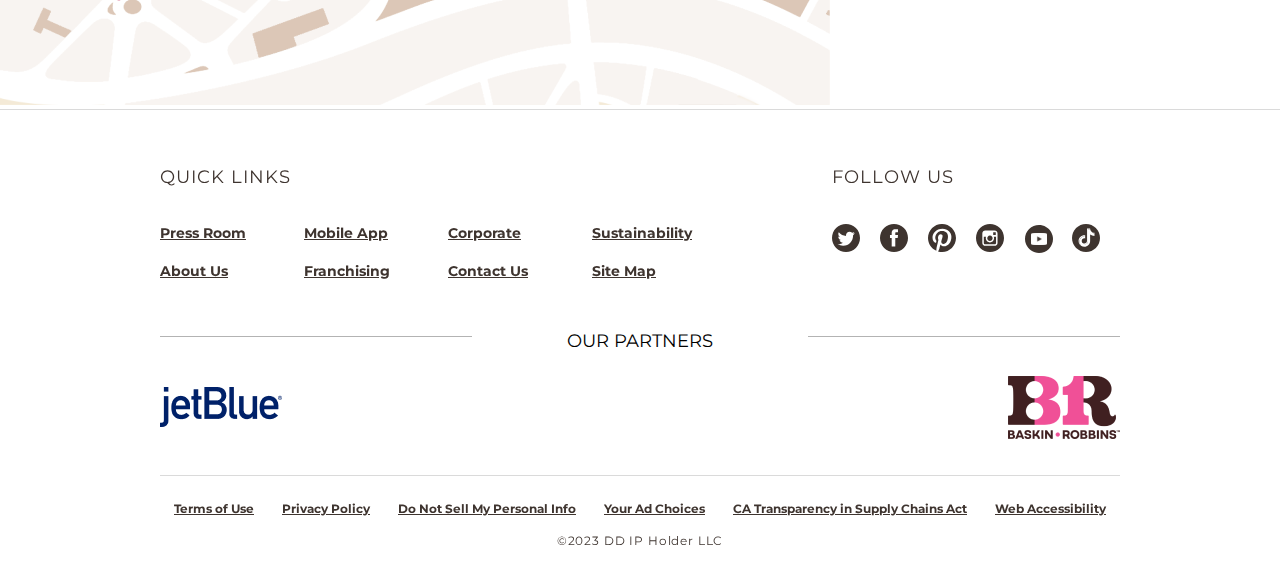
==== commit 5bbe09a6: "added rewards page with imgs" ====
--- a/index.html
+++ b/index.html
@@ -54,7 +54,7 @@
                     </a>
                 </li>
                 <li>
-                    <a href="">
+                    <a href="rewards.html">
                         <p class="font-dunkin links">DUNKIN'<br>REWARDS</p>
                         <p class="links-sub"></p>
                     </a>
--- a/CSS/styles.css
+++ b/CSS/styles.css
@@ -27,6 +27,14 @@
 .lh-4-rem{
     line-height: 4rem;
 }
+.font-45{
+    font-size: 45px !important;
+    word-spacing: -20px;
+}
+.font-55{
+    font-size: 55px !important;
+    word-spacing: -20px;
+}
 .font-50{
     font-size: 50px !important;
     word-spacing: -20px;
@@ -38,6 +46,7 @@
 .font-dunkin{
     font-family: 'Dunkin Sans', sans-serif !important;
     font-weight: 700;
+    word-spacing: -8px;
 }
 .font-proxima{
     font-family: Proxima Nova, Montserrat, sans-serif;
@@ -51,6 +60,9 @@
 .hr-80{
     width: 80%;
     margin: 0 auto !important;
+}
+.d-flex{
+    display: flex;
 }
 *{
     font-family: 'Proxima Nova', 'Montserrat', sans-serif;
